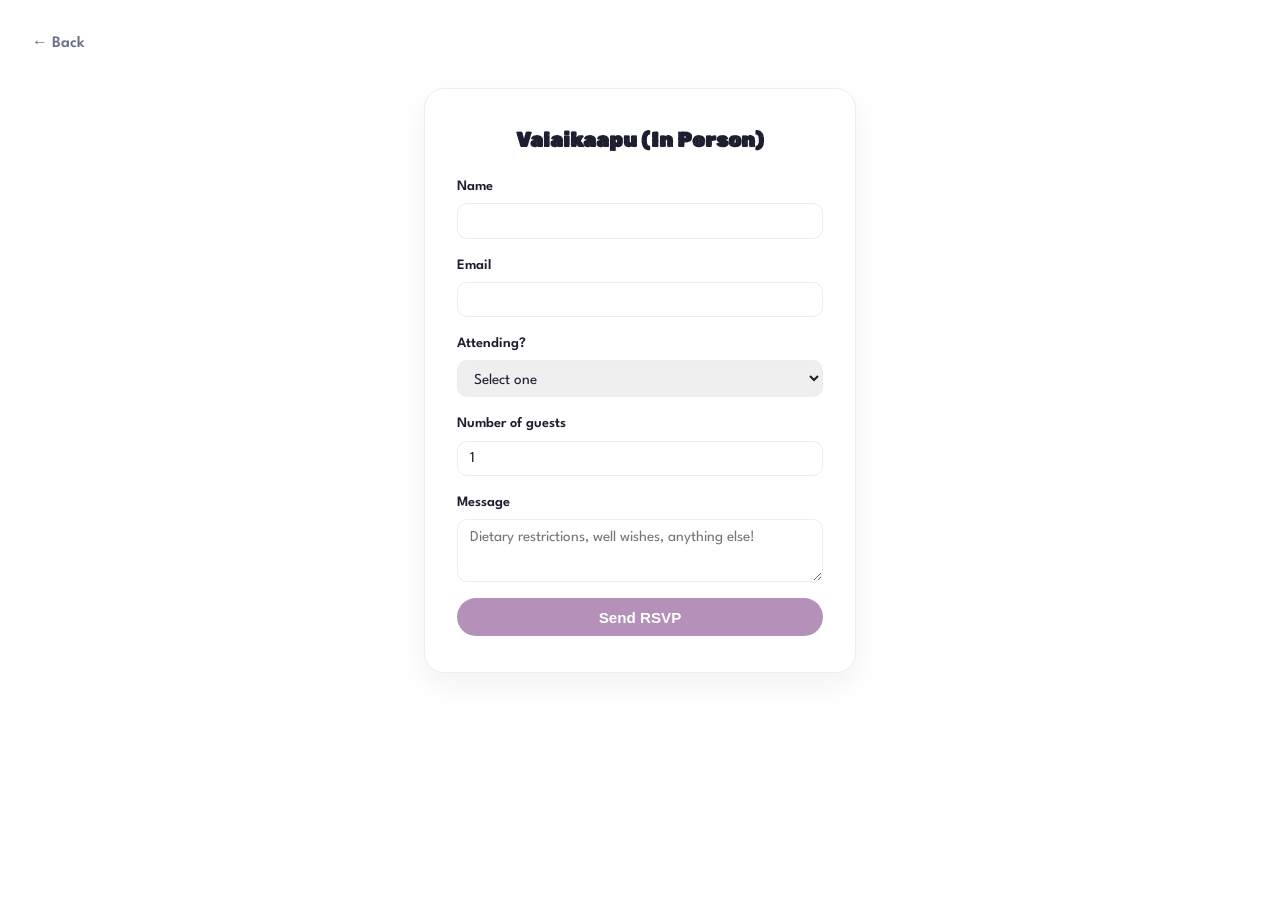
==== rsvp-in-person.html @ 534b676a "Add photo gallery, standalone RSVP pages, and ignore OS files Wires up 16 gallery images with Formsp" ====
<!DOCTYPE html>
<html lang="en">
<head>
<meta charset="UTF-8">
<meta name="viewport" content="width=device-width, initial-scale=1.0">
<title>RSVP: In Person - Chandni & William's Baby Celebration</title>

<link rel="preconnect" href="https://fonts.googleapis.com">
<link rel="preconnect" href="https://fonts.gstatic.com" crossorigin>
<link href="https://fonts.googleapis.com/css2?family=Dancing+Script:wght@400..700&family=League+Spartan:wght@100..900&family=Londrina+Sketch&family=Rubik+Dirt&display=swap" rel="stylesheet">

<link rel="stylesheet" href="styles.css">
</head>
<body>

<div class="page">

  <a class="back-link" href="index.html">&larr; Back</a>

  <main class="rsvp-standalone">
    <form id="rsvp-in-person" class="rsvp-card" action="https://formspree.io/f/mykrgjbr" method="POST">
      <h2>Valaikaapu (In Person)</h2>
      <input type="hidden" name="event" value="In-Person - Valaikaapu">
      <input type="hidden" name="_subject" value="RSVP: In-Person Valaikaapu">

      <label>Name
        <input type="text" name="name" required>
      </label>
      <label>Email
        <input type="email" name="email" required>
      </label>
      <label>Attending?
        <select name="attending" required>
          <option value="">Select one</option>
          <option value="Yes">Yes, I'll be there!</option>
          <option value="No">Sorry, can't make it</option>
        </select>
      </label>
      <label>Number of guests
        <input type="number" name="guests" min="1" value="1">
      </label>
      <label>Message
        <textarea name="message" rows="3" placeholder="Dietary restrictions, well wishes, anything else!"></textarea>
      </label>

      <button type="submit" class="rsvp-btn">Send RSVP</button>
    </form>
  </main>

</div>

</body>
</html>
---- styles.css ----
:root {
  --purple: #b591ba;
  --blue: #4f8ef7;
  --teal: #45c9b8;
  --yellow: #fbd65b;
  --pink: #f98fc0;
  --white: #ffffff;
  --ink: #1c1d2e;
  --muted: #6b7089;
  --border: #ececf2;
}

* {
  box-sizing: border-box;
}

html {
  overflow-x: hidden;
}

body {
  margin: 0;
  font-family: "League Spartan", "Helvetica Neue", Arial, sans-serif;
  background: var(--white) url("illustrated-bg.png") center / cover no-repeat fixed;
  color: var(--ink);
  line-height: 1.5;
  overflow-x: hidden;
}

h2 {
  font-family: "Rubik Dirt", "Baloo 2", sans-serif;
}

/* ---------- Hero ---------- */

.hero {
  text-align: center;
  padding: 3.5rem 1.5rem 3rem;
}

.eyebrow {
  font-family: "Dancing Script", cursive;
  font-size: 1.75rem;
  font-weight: 700;
  color: var(--muted);
  transform: rotate(-2deg);
  margin: 0 0 1rem;
}

.names {
  display: flex;
  flex-direction: column;
  align-items: center;
  justify-content: center;
  gap: 0.5rem;
  margin: 0 0 0.5rem;
}

.name-badge {
  color: var(--ink);
  font-family: "Rubik Dirt", "Baloo Thambi 2", sans-serif;
  font-size: clamp(1.6rem, 5vw, 2.5rem);
  font-weight: 400;
}

.tilt-left {
  display: inline-block;
  transform: rotate(-4deg);
}

.tilt-right {
  display: inline-block;
  transform: rotate(3deg);
}

.amp-bubble {
  background: var(--purple);
  color: var(--white);
  font-family: "Londrina Sketch", "Baloo Thambi 2", sans-serif;
  font-weight: 400;
  font-size: 1.3rem;
  width: 2.4em;
  height: 2.4em;
  border-radius: 63% 37% 54% 46% / 55% 45% 55% 45%;
  display: flex;
  align-items: center;
  justify-content: center;
}

.tagline {
  font-family: "Londrina Sketch", cursive;
  font-size: 2.3rem;
  font-weight: 700;
  color: var(--ink);
  margin: 0.5rem 0 0.25rem;
}

.lead {
  font-family: "Dancing Script", cursive;
  font-size: 1.75rem;
  color: var(--muted);
  padding: 1rem 0 0;
  margin: 0 0 2.5rem;
}

.details {
  display: flex;
  flex-wrap: wrap;
  justify-content: center;
  gap: 1.5rem;
  max-width: 800px;
  margin: 0 auto;
}

.detail-card {
  position: relative;
  background: var(--white);
  border: 1px solid var(--border);
  border-radius: 20px;
  padding: 2.25rem 2rem 2rem;
  flex: 1 1 280px;
  max-width: 600px;
  min-height: 400px;
  box-shadow: 0 12px 30px rgba(28, 29, 46, 0.06);
  align-content: center;
}

.icon-badge {
  position: absolute;
  top: -1.1rem;
  left: -1.1rem;
  width: 2.6rem;
  height: 2.6rem;
  border-radius: 50%;
  display: flex;
  align-items: center;
  justify-content: center;
  font-size: 1.3rem;
  box-shadow: 0 6px 16px rgba(28, 29, 46, 0.12);
}

.icon-pink {
  background: var(--pink);
}

.icon-blue {
  background: var(--blue);
}

.icon-orange {
  background: var(--yellow);
}

.detail-card h2 {
  margin: 0 0 0.75rem;
  font-size: 1.3rem;
  color: var(--ink);
}

.when {
  font-weight: 600;
  margin: 0 0 0.25rem;
}

.where {
  color: var(--muted);
  margin: 0 0 1.5rem;
}

.tbd {
  font-style: italic;
  font-size: 0.9em;
}

.rsvp-btn,
.link-btn {
  display: inline-block;
  background: var(--purple);
  color: var(--white);
  text-decoration: none;
  padding: 0.65rem 1.5rem;
  border-radius: 999px;
  font-weight: 600;
  font-size: 0.95rem;
  transition: transform 0.15s ease;
}

.rsvp-btn:hover,
.link-btn:hover {
  transform: translateY(-2px);
}

.note {
  margin: 2.5rem 0;
  color: var(--muted);
  font-family: "Dancing Script", cursive;
  font-size: 1.75rem;
  font-weight: 600;
}

.details + .note {
  margin-top: 2rem;
}

/* ---------- Main sections ---------- */

main {
  max-width: 960px;
  margin: 0 auto;
  padding: 3rem 1.5rem;
}

section h2 {
  font-size: 2rem;
  color: var(--ink);
  text-align: center;
  margin: 0 0 0.25rem;
}

/* ---------- RSVP (standalone pages) ---------- */

.back-link {
  display: inline-block;
  margin: 2rem 0 0 2rem;
  color: var(--muted);
  text-decoration: none;
  font-weight: 600;
}

.back-link:hover {
  color: var(--ink);
}

.rsvp-standalone {
  max-width: 480px;
  margin: 0 auto;
  padding: 2rem 1.5rem 4rem;
}

.rsvp-card {
  background: var(--white);
  border: 1px solid var(--border);
  border-radius: 20px;
  padding: 2.25rem 2rem;
  text-align: left;
  box-shadow: 0 12px 30px rgba(28, 29, 46, 0.06);
}

.rsvp-card h2 {
  font-size: 1.3rem;
  text-align: center;
  margin: 0 0 1.25rem;
}

.rsvp-card label {
  display: block;
  font-size: 0.9rem;
  font-weight: 600;
  color: var(--ink);
  margin-bottom: 1rem;
}

.rsvp-card input,
.rsvp-card select,
.rsvp-card textarea {
  display: block;
  width: 100%;
  margin-top: 0.35rem;
  padding: 0.6rem 0.75rem;
  border: 1px solid var(--border);
  border-radius: 10px;
  font-family: inherit;
  font-size: 0.95rem;
  color: var(--ink);
}

.rsvp-card textarea {
  resize: vertical;
}

.rsvp-card .rsvp-btn {
  display: block;
  width: 100%;
  text-align: center;
  border: none;
  cursor: pointer;
  margin-top: 0.5rem;
}

.section-sub {
  text-align: center;
  color: var(--muted);
  margin: 0 0 2.5rem;
  font-family: "Dancing Script", cursive;
  font-size: 1.75rem;
}

.photos {
  margin-bottom: 4rem;
  padding: 1rem;
}

.photo-grid {
  display: grid;
  grid-template-columns: repeat(auto-fit, minmax(180px, 1fr));
  gap: 1.5rem;
}

.photo-frame {
  aspect-ratio: 1 / 1;
  display: flex;
  align-items: center;
  justify-content: center;
  overflow: hidden;
  color: var(--ink);
  font-size: 0.9rem;
  font-weight: 600;
  border-radius: 63% 37% 54% 46% / 55% 45% 55% 45%;
}

.photo-frame img {
  width: 100%;
  height: 100%;
  object-fit: cover;
  display: block;
}

.blob-a {
  background: rgba(79, 142, 247, 0.15);
}

.blob-b {
  background: rgba(69, 201, 184, 0.18);
  border-radius: 46% 54% 37% 63% / 45% 55% 45% 55%;
}

/* ---------- Links section ---------- */

.links {
  display: flex;
  flex-wrap: wrap;
  gap: 1.5rem;
  justify-content: center;
  border-radius: 24px;
  padding: 3rem 2rem;
}

.link-card {
  position: relative;
  background: var(--white);
  border: 1px solid var(--border);
  border-radius: 20px;
  padding: 2.25rem 2rem 2rem;
  flex: 1 1 320px;
  max-width: 400px;
  text-align: center;
  box-shadow: 0 12px 30px rgba(28, 29, 46, 0.06);
}

.link-card h2 {
  font-size: 1.3rem;
}

.link-card p {
  color: var(--muted);
  margin: 0 0 1.5rem;
}

/* ---------- Footer ---------- */

footer {
  padding: 2.5rem 1.5rem 3.5rem;
  display: flex;
  justify-content: center;
}

.footer-badge {
  background: var(--white);
  /* border: 1px solid var(--border); */
  color: var(--ink);
  border-radius: 999px;
  padding: 1rem 2.5rem;
  /* box-shadow: 0 12px 30px rgba(28, 29, 46, 0.06); */
}

.footer-badge p {
  margin: 0;
  font-family: "Dancing SCript", cursive;
  text-align: center;
  font-size: 1.6rem;
  font-weight: 700;
}
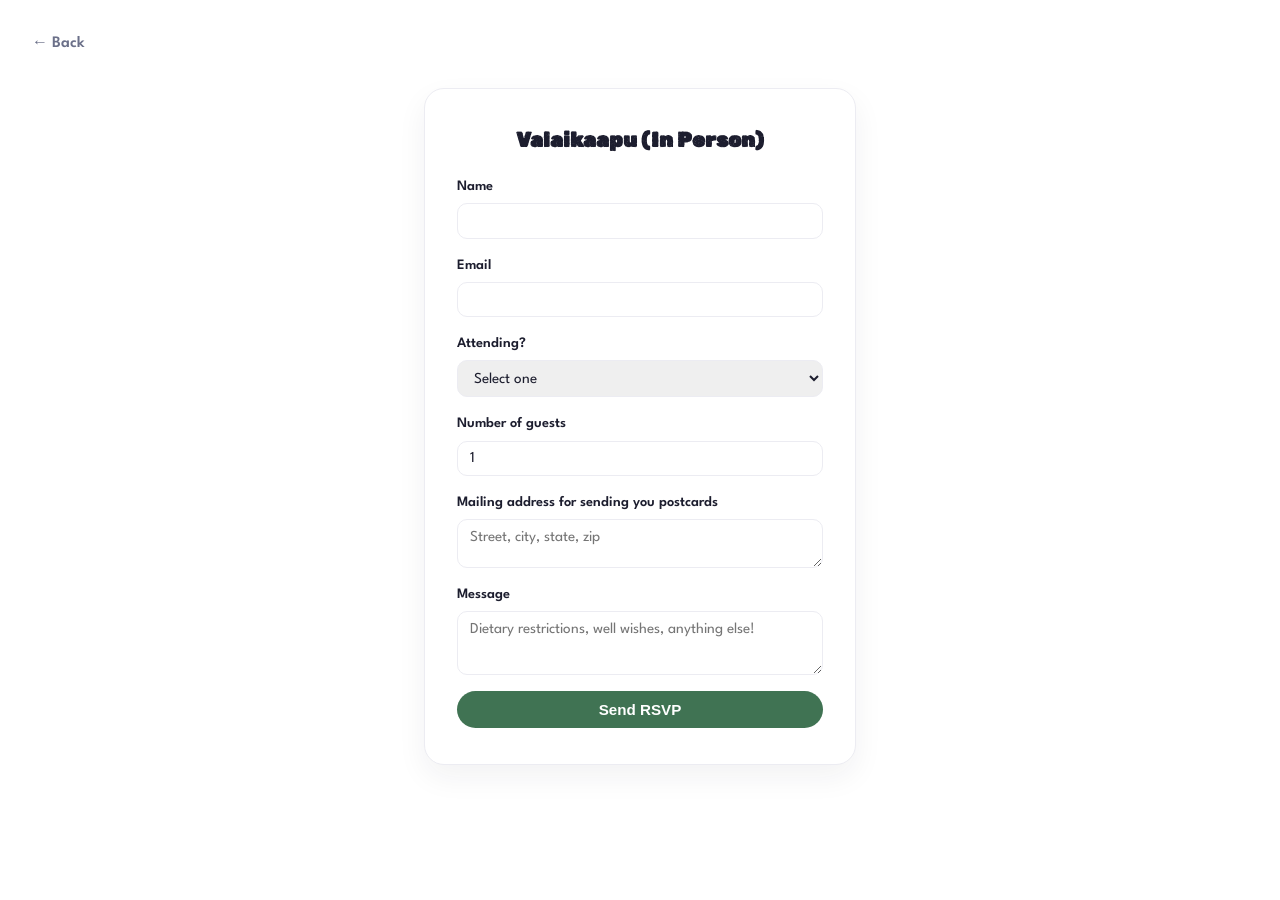
==== commit 1b583383: "Add butterfly graphics, intro text, and mailing address field Adds top/bottom butterfly images, an i" ====
--- a/rsvp-in-person.html
+++ b/rsvp-in-person.html
@@ -39,6 +39,9 @@
       <label>Number of guests
         <input type="number" name="guests" min="1" value="1">
       </label>
+      <label>Mailing address for sending you postcards
+        <textarea name="address" rows="2" placeholder="Street, city, state, zip"></textarea>
+      </label>
       <label>Message
         <textarea name="message" rows="3" placeholder="Dietary restrictions, well wishes, anything else!"></textarea>
       </label>
--- a/styles.css
+++ b/styles.css
@@ -1,8 +1,8 @@
 :root {
-  --purple: #b591ba;
+  --purple: #407353;
   --blue: #4f8ef7;
   --teal: #45c9b8;
-  --yellow: #fbd65b;
+  --yellow: #d6c99d;
   --pink: #f98fc0;
   --white: #ffffff;
   --ink: #1c1d2e;
@@ -31,11 +31,35 @@
   font-family: "Rubik Dirt", "Baloo 2", sans-serif;
 }
 
+/* ---------- Butterflies ---------- */
+
+.butterfly-img {
+  display: block;
+  width: 100%;
+  max-width: 150px;
+  height: auto;
+  margin: 0 auto;
+}
+
+.butterfly-img--top {
+  margin-top: 1.5rem;
+}
+
+.butterfly-img--bottom {
+  margin-bottom: 1.5rem;
+}
+
+@media (max-width: 600px) {
+  .butterfly-img {
+    max-width: 150px;
+  }
+}
+
 /* ---------- Hero ---------- */
 
 .hero {
   text-align: center;
-  padding: 3.5rem 1.5rem 3rem;
+  padding: 1.5rem 1.5rem 3rem;
 }
 
 .eyebrow {
@@ -43,8 +67,16 @@
   font-size: 1.75rem;
   font-weight: 700;
   color: var(--muted);
-  transform: rotate(-2deg);
+  /* transform: rotate(-2deg); */
   margin: 0 0 1rem;
+}
+
+.spacer-img {
+  display: block;
+  width: 240px;
+  max-width: 60%;
+  height: auto;
+  margin: 0 auto 1rem;
 }
 
 .names {
@@ -65,22 +97,22 @@
 
 .tilt-left {
   display: inline-block;
-  transform: rotate(-4deg);
+  /* transform: rotate(-4deg); */
 }
 
 .tilt-right {
   display: inline-block;
-  transform: rotate(3deg);
+  /* transform: rotate(3deg); */
 }
 
 .amp-bubble {
-  background: var(--purple);
-  color: var(--white);
+  /* background: var(--yellow); */
+  color: var(--ink);
   font-family: "Londrina Sketch", "Baloo Thambi 2", sans-serif;
   font-weight: 400;
-  font-size: 1.3rem;
+  font-size: 2rem;
   width: 2.4em;
-  height: 2.4em;
+  height: 1.4em;
   border-radius: 63% 37% 54% 46% / 55% 45% 55% 45%;
   display: flex;
   align-items: center;
@@ -101,6 +133,21 @@
   color: var(--muted);
   padding: 1rem 0 0;
   margin: 0 0 2.5rem;
+}
+
+.intro-text {
+  max-width: 400px;
+  margin: 0 auto 2.5rem;
+  text-align: left;
+}
+
+.intro-text p {
+  margin: 0 0 1rem;
+  color: var(--muted);
+}
+
+.intro-text p:last-child {
+  margin-bottom: 0;
 }
 
 .details {
@@ -117,12 +164,23 @@
   background: var(--white);
   border: 1px solid var(--border);
   border-radius: 20px;
-  padding: 2.25rem 2rem 2rem;
+  padding: 3rem;
   flex: 1 1 280px;
-  max-width: 600px;
-  min-height: 400px;
+  max-width: 1200px;
+  /* min-height: 400px; */
   box-shadow: 0 12px 30px rgba(28, 29, 46, 0.06);
   align-content: center;
+  max-width: 400px;
+}
+
+.detail-card--invite {
+  background-image: url("Images/invite-bg.png");
+  background-size: cover;
+  background-position: center;
+  aspect-ratio: 1200 / 2000;
+  min-height: 0;
+  height: auto;
+  max-width: 500px;
 }
 
 .icon-badge {
@@ -151,6 +209,14 @@
   background: var(--yellow);
 }
 
+.tamil-title {
+  margin: 0 0 0.25rem;
+  font-family: "Baloo Thambi 2", sans-serif;
+  font-size: 2.5rem;
+  font-weight: 700;
+  color: var(--purple);
+}
+
 .detail-card h2 {
   margin: 0 0 0.75rem;
   font-size: 1.3rem;
@@ -164,7 +230,7 @@
 
 .where {
   color: var(--muted);
-  margin: 0 0 1.5rem;
+  margin: 1.5rem 0 1.5rem 0;
 }
 
 .tbd {
